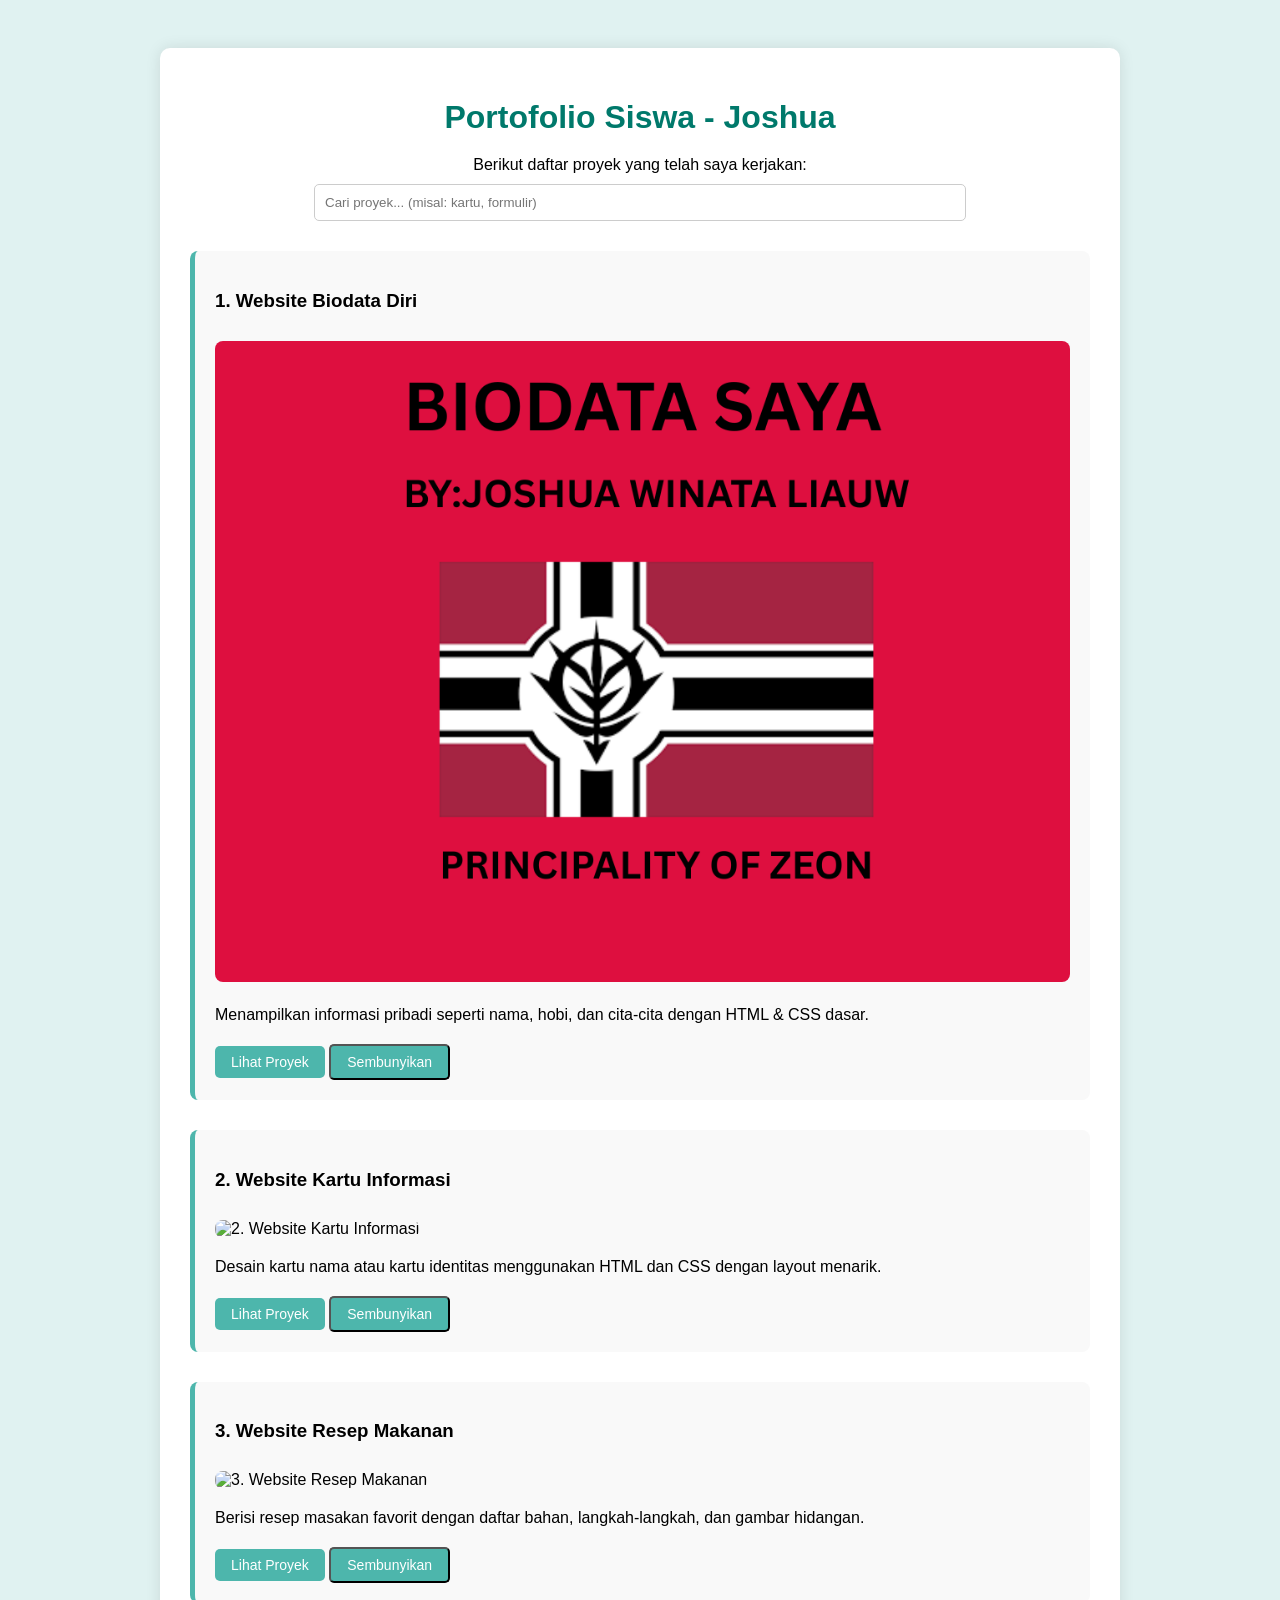
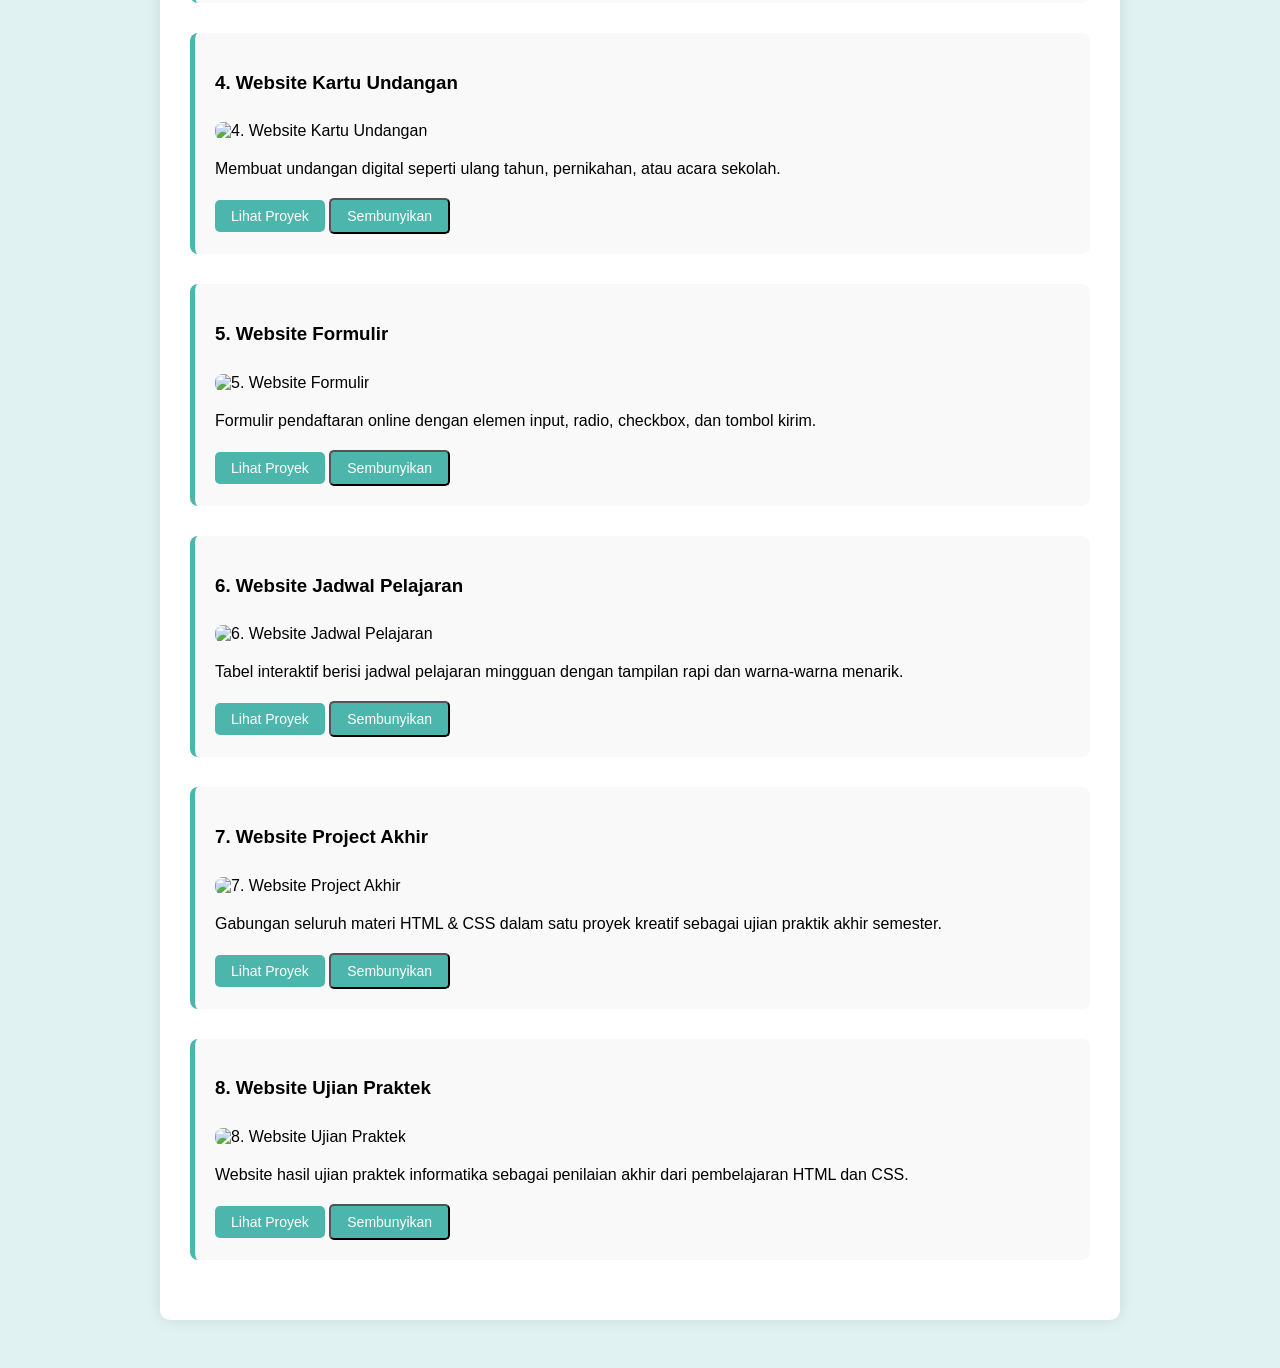
==== index.html @ 88261521 "Add files via upload" ====
<!DOCTYPE html>
<html>
<head>
  <title>Portofolio Siswa - Joshua</title>
  <style>
    body {
      background-color: #e0f2f1;
      padding: 40px;
      text-align: center;
      font-family: Arial, sans-serif;
    }

    .container {
      max-width: 900px;
      margin: auto;
      background: white;
      padding: 30px;
      border-radius: 10px;
      box-shadow: 0 0 15px rgba(0,0,0,0.1);
    }

    h1 {
      color: #00796b;
      margin-bottom: 20px;
    }

    .search-box {
      margin-bottom: 20px;
    }

    input[type="text"] {
      padding: 10px;
      width: 70%;
      border: 1px solid #ccc;
      border-radius: 5px;
    }

    .project {
      margin: 30px 0;
      padding: 20px;
      background: #f9f9f9;
      border-left: 5px solid #4db6ac;
      text-align: left;
      border-radius: 8px;
      transition: all 0.3s ease;
    }

    .project img {
      max-width: 100%;
      border-radius: 8px;
      margin: 10px 0;
    }

    .btn, .toggle-btn {
      display: inline-block;
      margin-top: 10px;
      padding: 8px 16px;
      background-color: #4db6ac;
      color: white;
      text-decoration: none;
      border-radius: 5px;
      font-size: 14px;
      transition: background-color 0.3s ease, transform 0.2s ease;
      cursor: pointer;
    }

    .btn:hover, .toggle-btn:hover {
      background-color: #00897b;
      transform: scale(1.05);
    }

    p {
      margin: 10px 0;
    }
  </style>
</head>
<body>
  <div class="container">
    <h1>Portofolio Siswa - Joshua</h1>
    <p>Berikut daftar proyek yang telah saya kerjakan:</p>

    <div class="search-box">
      <input type="text" id="searchInput" placeholder="Cari proyek... (misal: kartu, formulir)">
    </div>

    <div id="projectsContainer">
      <!-- Semua project akan dimuat di sini -->
    </div>
  </div>

  <script>
    // Data proyek dalam bentuk array
    const projects = [
      {
        title: "1. Website Biodata Diri",
        img: "BIODATA SAYA.png",
        desc: "Menampilkan informasi pribadi seperti nama, hobi, dan cita-cita dengan HTML & CSS dasar.",
        link: "biodata.html"
      },
      {
        title: "2. Website Kartu Informasi",
        img: "https://via.placeholder.com/800x300?text=Kartu+Informasi",
        desc: "Desain kartu nama atau kartu identitas menggunakan HTML dan CSS dengan layout menarik.",
        link: "#"
      },
      {
        title: "3. Website Resep Makanan",
        img: "https://via.placeholder.com/800x300?text=Resep+Makanan",
        desc: "Berisi resep masakan favorit dengan daftar bahan, langkah-langkah, dan gambar hidangan.",
        link: "menu.html"
      },
      {
        title: "4. Website Kartu Undangan",
        img: "https://via.placeholder.com/800x300?text=Kartu+Undangan",
        desc: "Membuat undangan digital seperti ulang tahun, pernikahan, atau acara sekolah.",
        link: "#"
      },
      {
        title: "5. Website Formulir",
        img: "https://via.placeholder.com/800x300?text=Formulir+Online",
        desc: "Formulir pendaftaran online dengan elemen input, radio, checkbox, dan tombol kirim.",
        link: "#"
      },
      {
        title: "6. Website Jadwal Pelajaran",
        img: "https://via.placeholder.com/800x300?text=Jadwal+Pelajaran",
        desc: "Tabel interaktif berisi jadwal pelajaran mingguan dengan tampilan rapi dan warna-warna menarik.",
        link: "#"
      },
      {
        title: "7. Website Project Akhir",
        img: "https://via.placeholder.com/800x300?text=Project+Akhir",
        desc: "Gabungan seluruh materi HTML & CSS dalam satu proyek kreatif sebagai ujian praktik akhir semester.",
        link: "#"
      },
      {
        title: "8. Website Ujian Praktek",
        img: "https://via.placeholder.com/800x300?text=Ujian+Praktek",
        desc: "Website hasil ujian praktek informatika sebagai penilaian akhir dari pembelajaran HTML dan CSS.",
        link: "#"
      }
    ];

    const container = document.getElementById('projectsContainer');

    function renderProjects(filteredProjects = projects) {
      container.innerHTML = ""; // kosongkan
      filteredProjects.forEach((project) => {
        const div = document.createElement('div');
        div.className = 'project';
        div.innerHTML = `
          <h3>${project.title}</h3>
          <img src="${project.img}" alt="${project.title}">
          <p>${project.desc}</p>
          <a href="${project.link}" class="btn">Lihat Proyek</a>
          <button class="toggle-btn" onclick="toggleProject(this)">Sembunyikan</button>
        `;
        container.appendChild(div);
      });
    }

    // Tampilkan semua project saat pertama kali
    renderProjects();

    // Fungsi untuk toggle tampil/sembunyi
    function toggleProject(btn) {
      const projectDiv = btn.closest('.project');
      const desc = projectDiv.querySelector('p');
      const img = projectDiv.querySelector('img');

      if (desc.style.display === 'none') {
        desc.style.display = 'block';
        img.style.display = 'block';
        btn.textContent = 'Sembunyikan';
      } else {
        desc.style.display = 'none';
        img.style.display = 'none';
        btn.textContent = 'Tampilkan';
      }
    }

    // Pencarian proyek berdasarkan input
    document.getElementById('searchInput').addEventListener('input', function () {
      const keyword = this.value.toLowerCase();
      const filtered = projects.filter(p =>
        p.title.toLowerCase().includes(keyword) ||
        p.desc.toLowerCase().includes(keyword)
      );
      renderProjects(filtered);
    });
  </script>
</body>
</html>
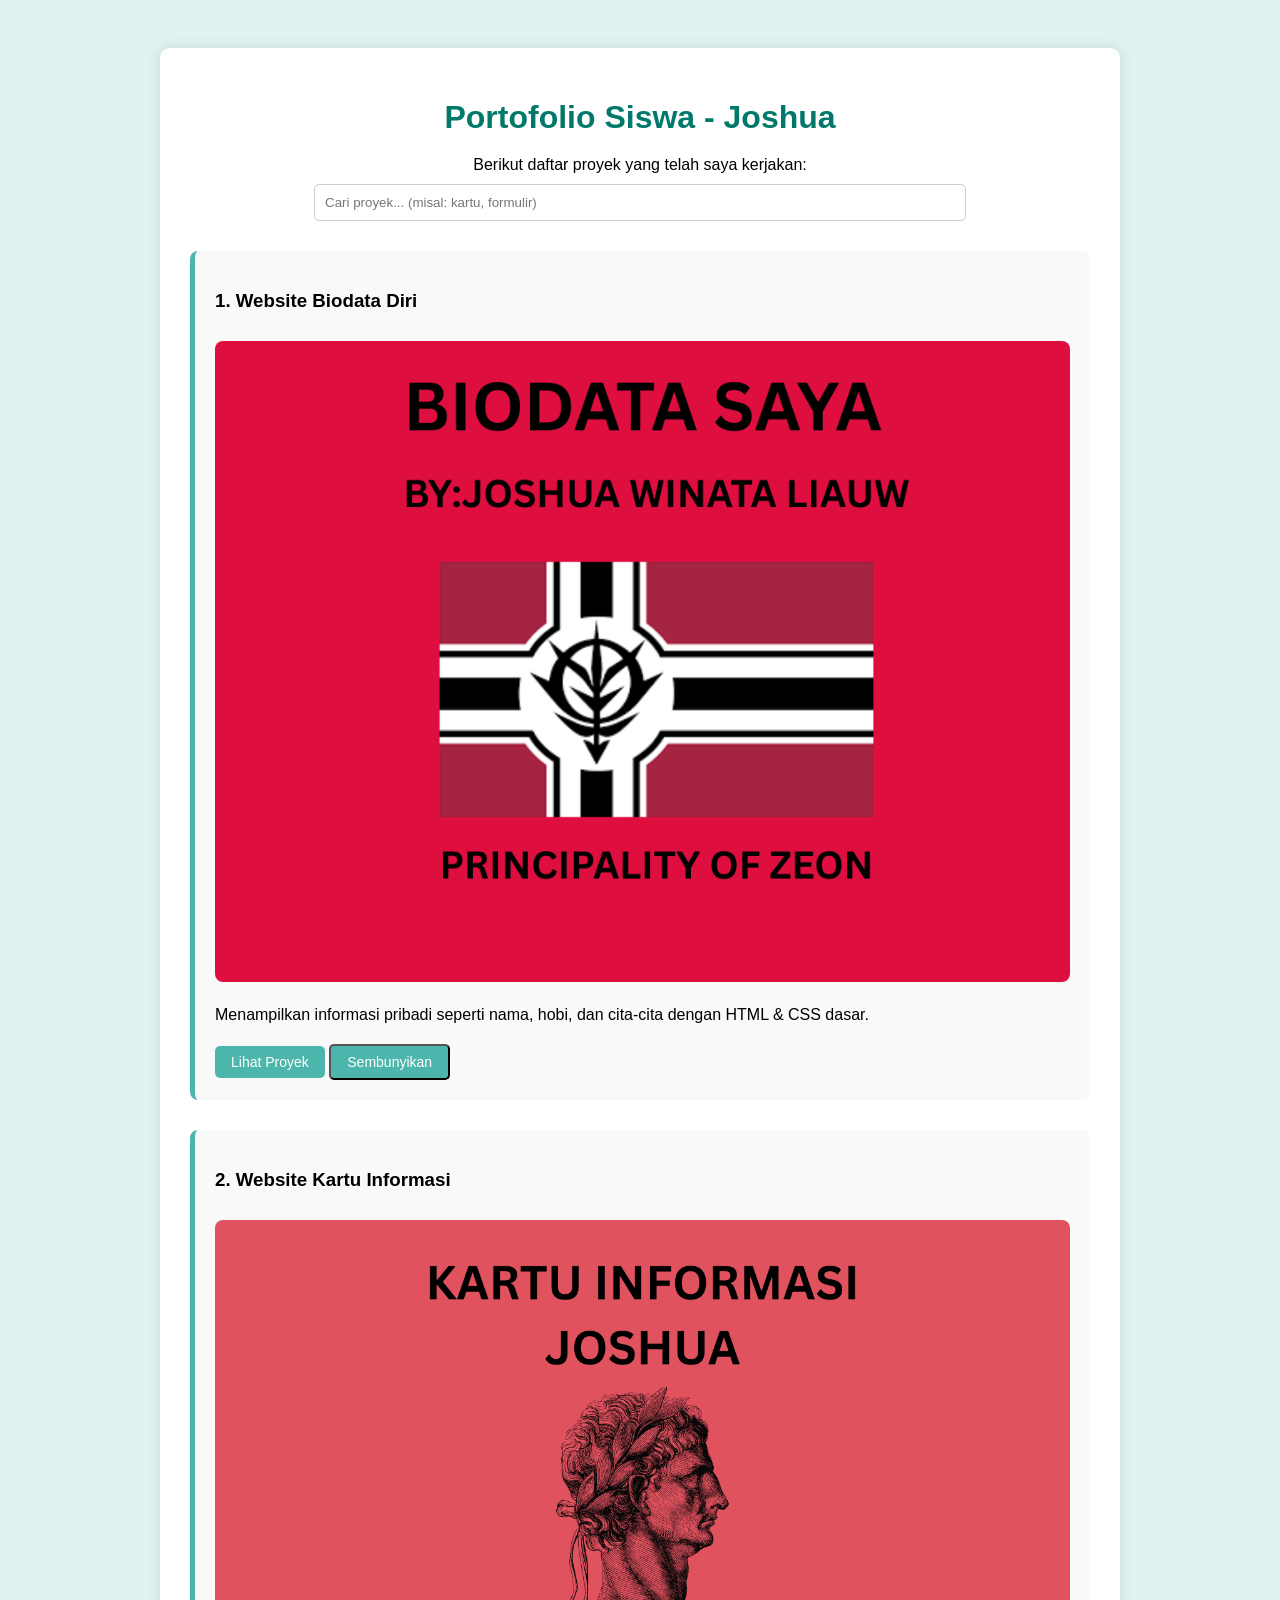
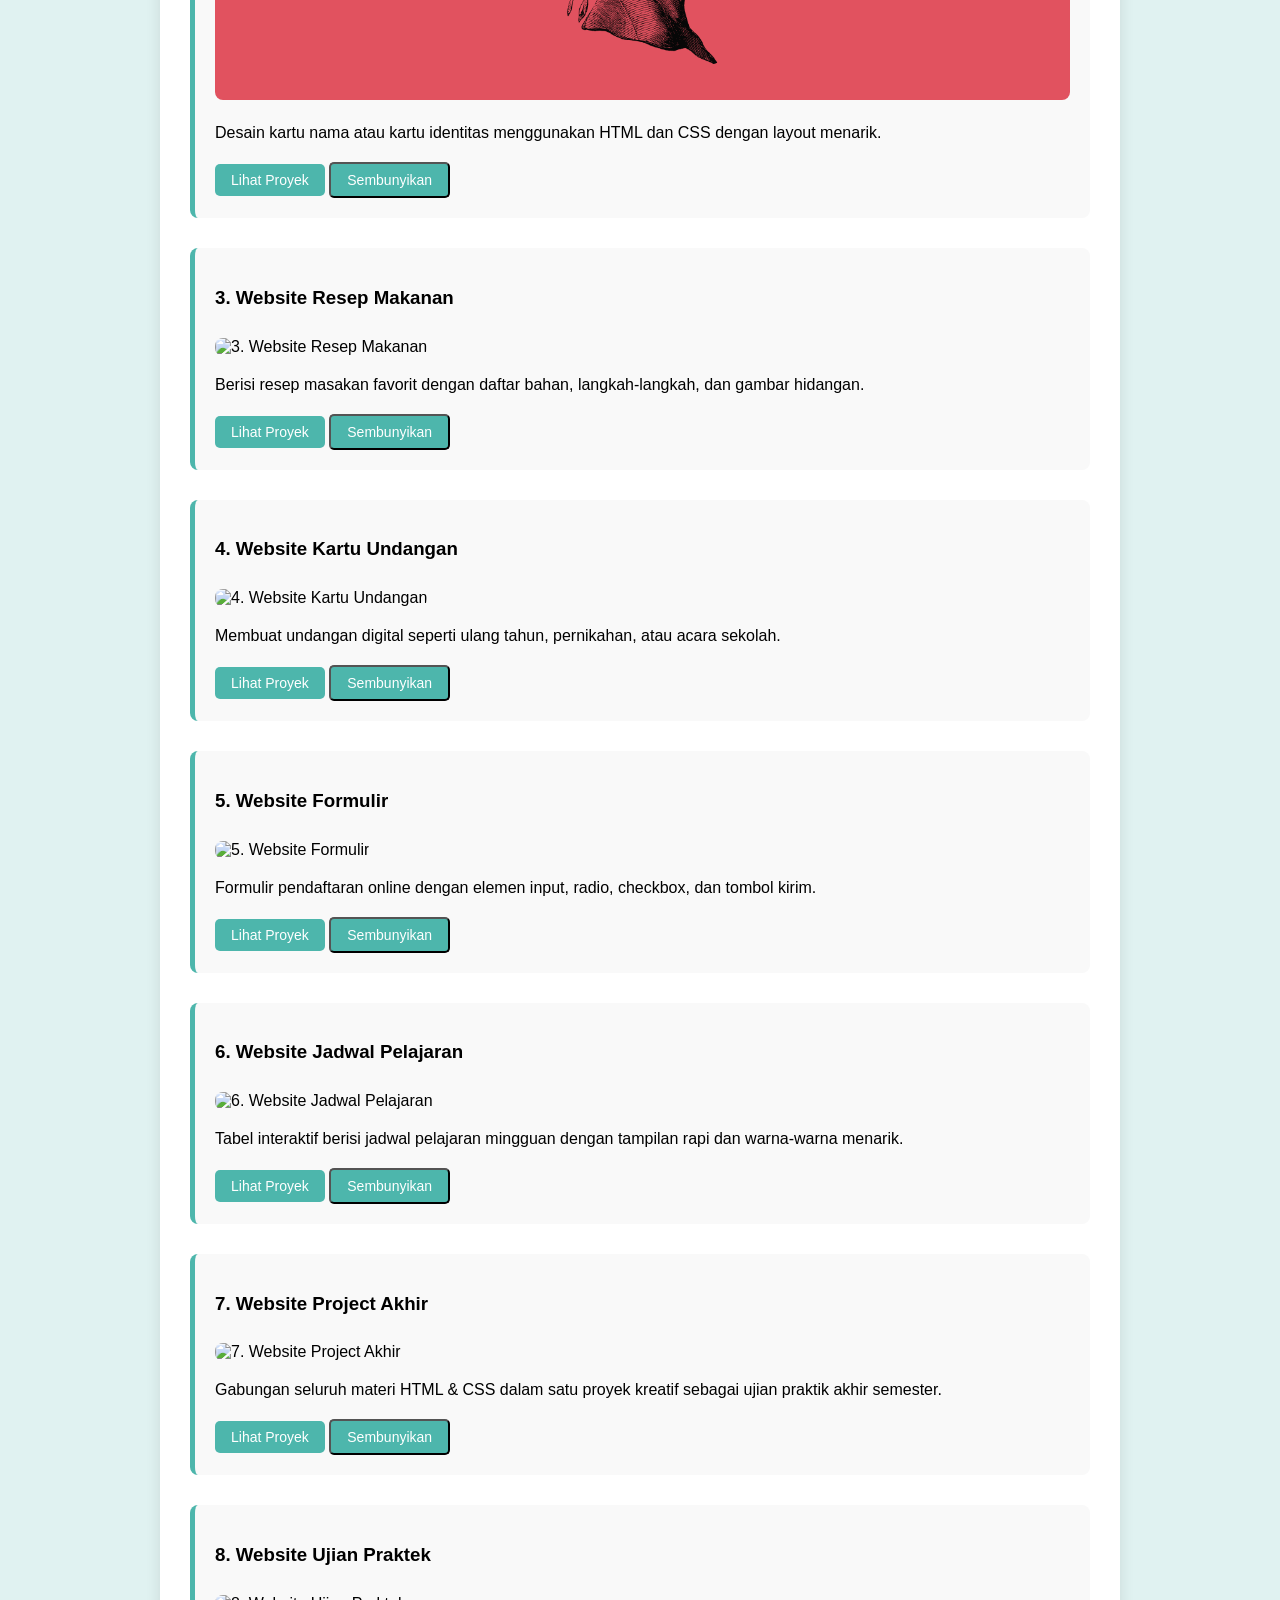
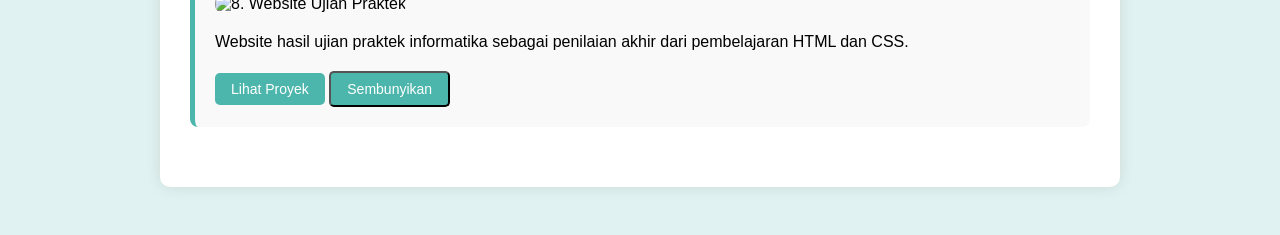
==== commit 769c2444: "index.html" ====
--- a/index.html
+++ b/index.html
@@ -95,13 +95,13 @@
         title: "1. Website Biodata Diri",
         img: "BIODATA SAYA.png",
         desc: "Menampilkan informasi pribadi seperti nama, hobi, dan cita-cita dengan HTML & CSS dasar.",
-        link: "biodata.html"
+        link: "tugas biodata 2.html"
       },
       {
         title: "2. Website Kartu Informasi",
-        img: "https://via.placeholder.com/800x300?text=Kartu+Informasi",
+        img: "KARTUINFORMASIJOSHUA.png",
         desc: "Desain kartu nama atau kartu identitas menggunakan HTML dan CSS dengan layout menarik.",
-        link: "#"
+        link: "kartu_informasi_baru.html"
       },
       {
         title: "3. Website Resep Makanan",
@@ -191,4 +191,5 @@
   </script>
 </body>
 </html>
-  +
+  
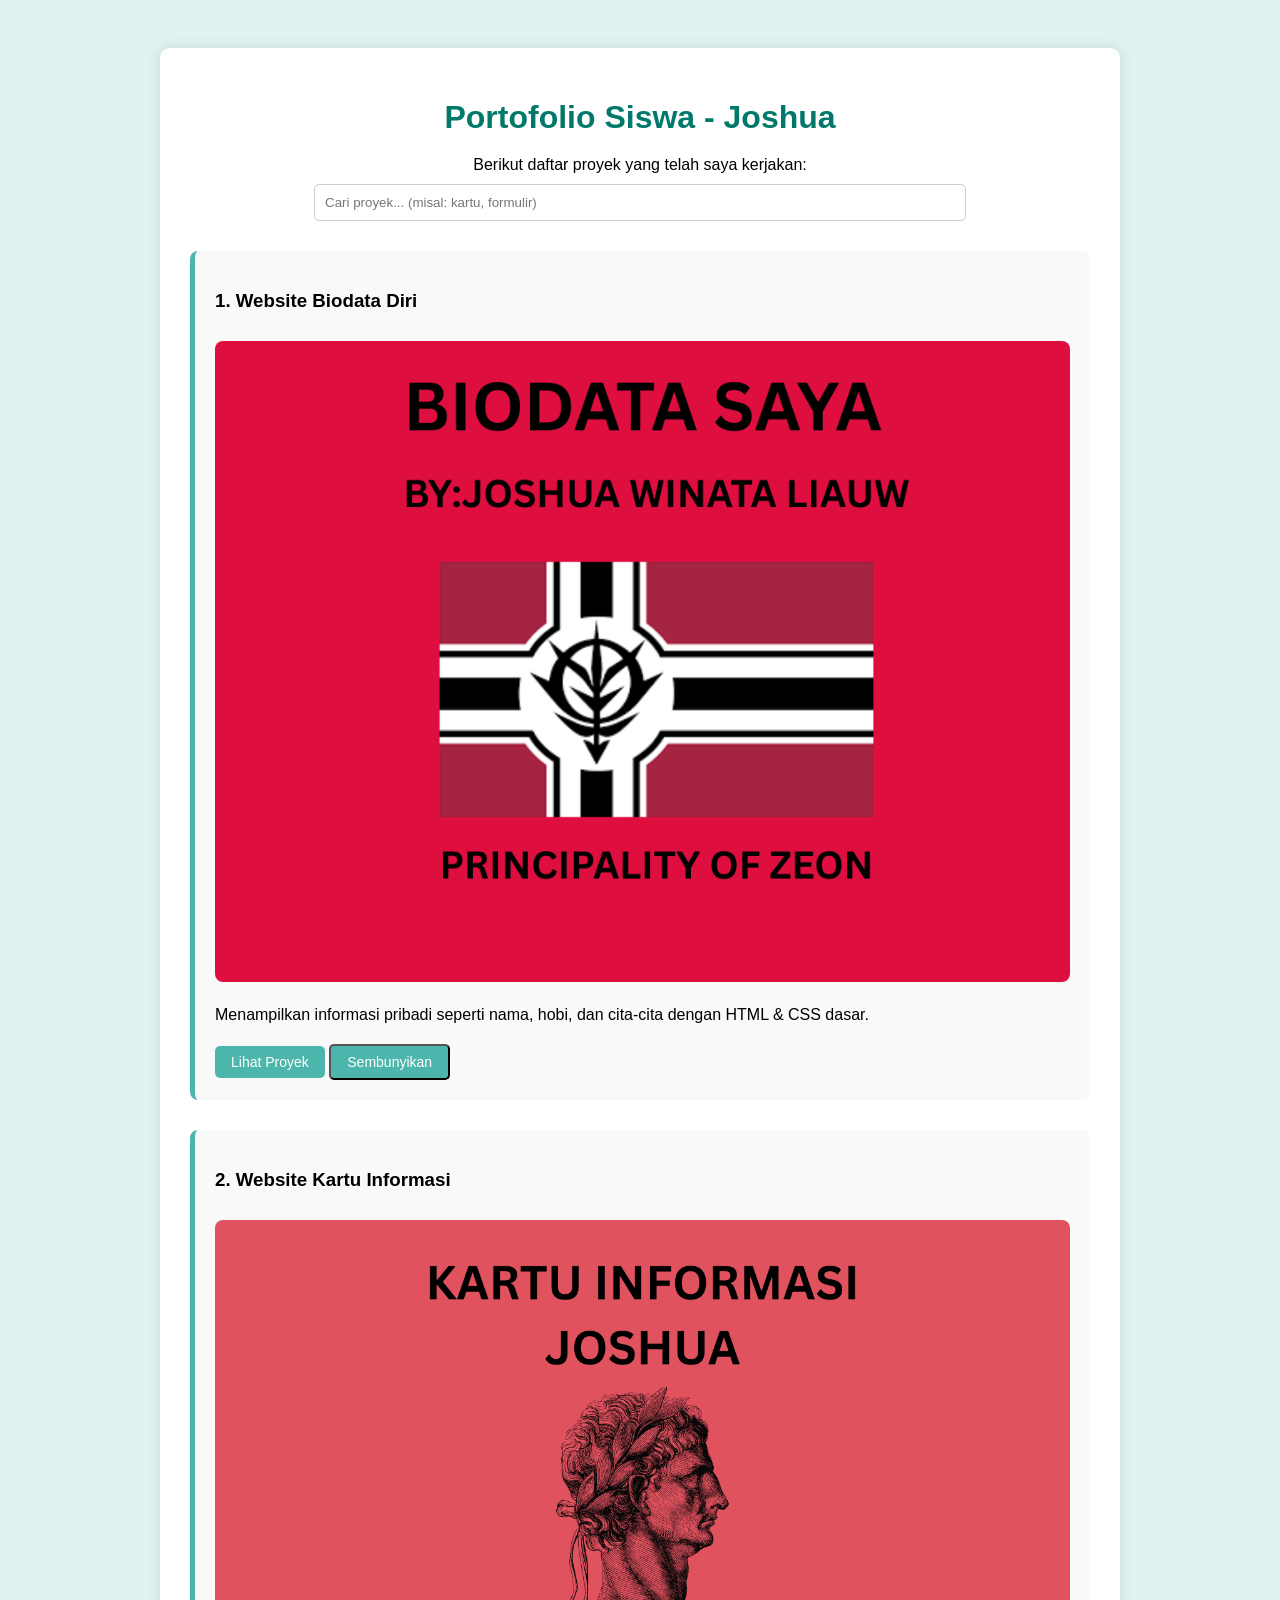
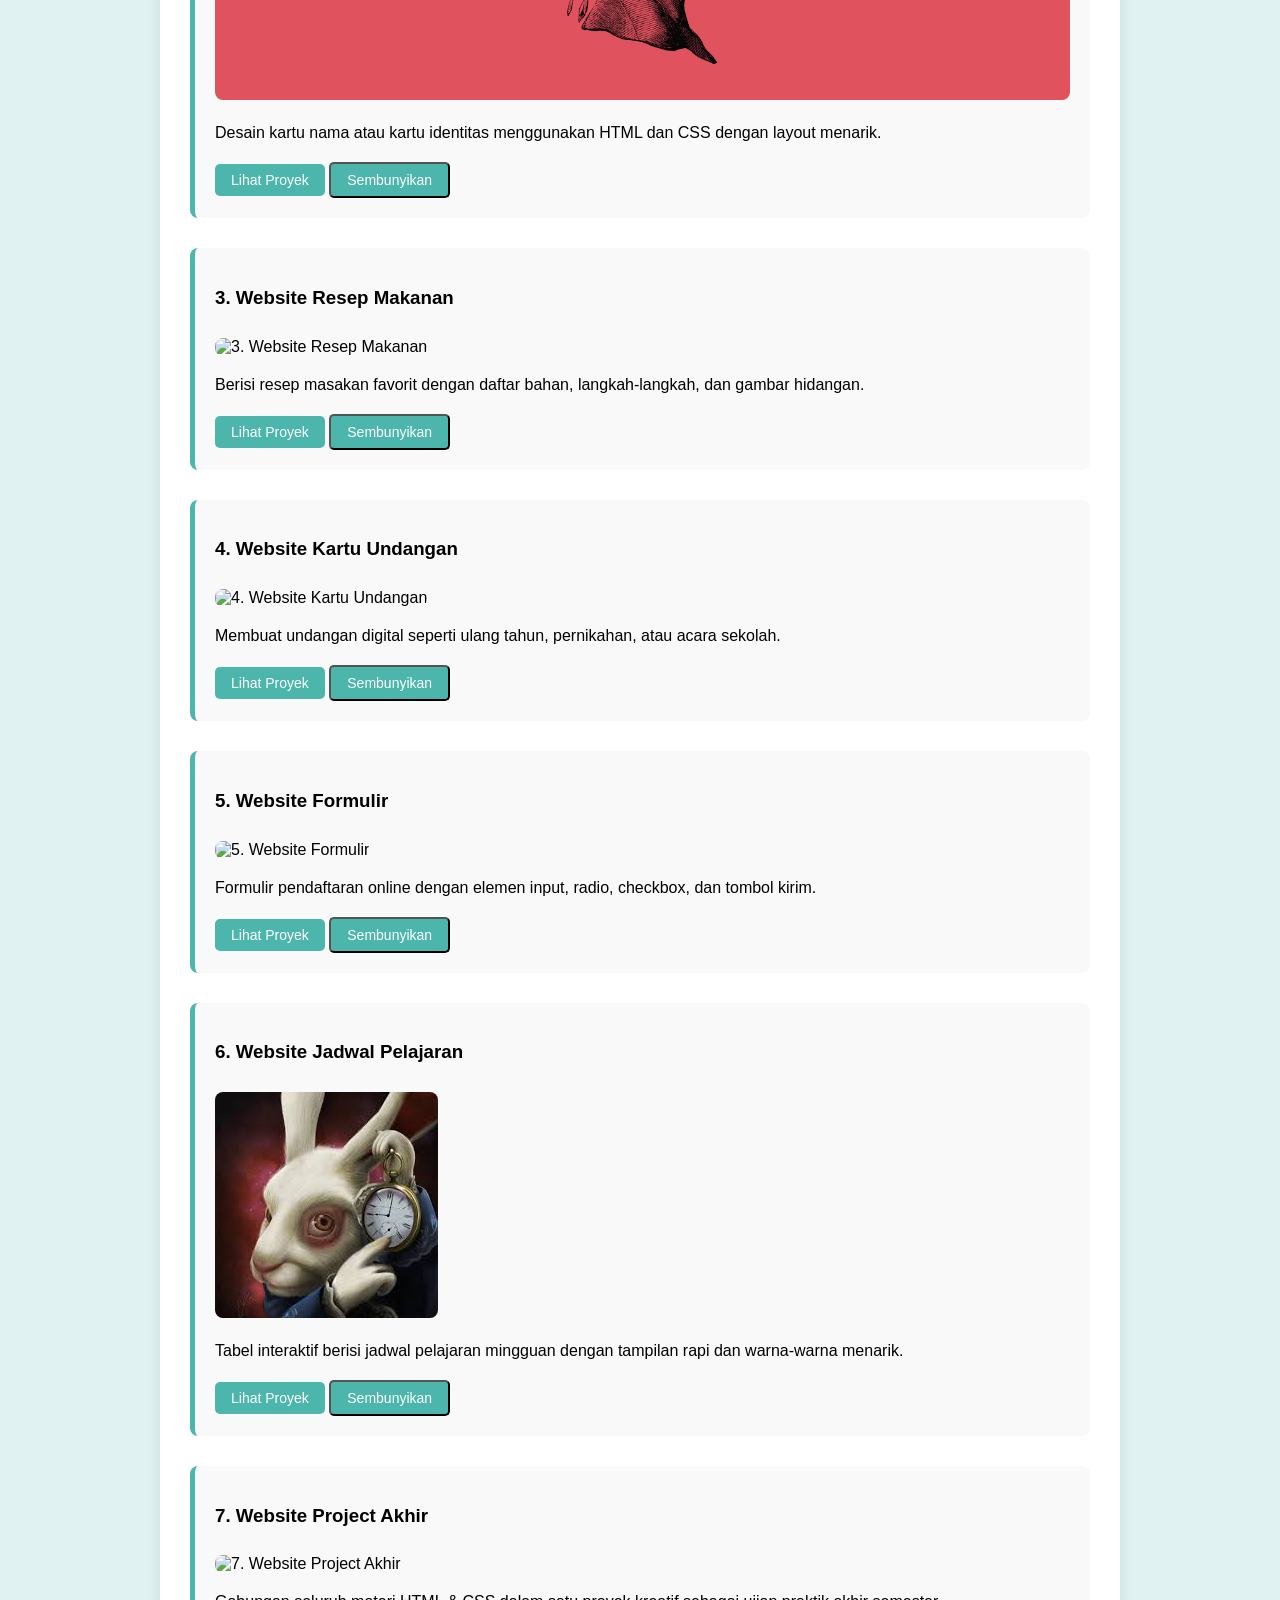
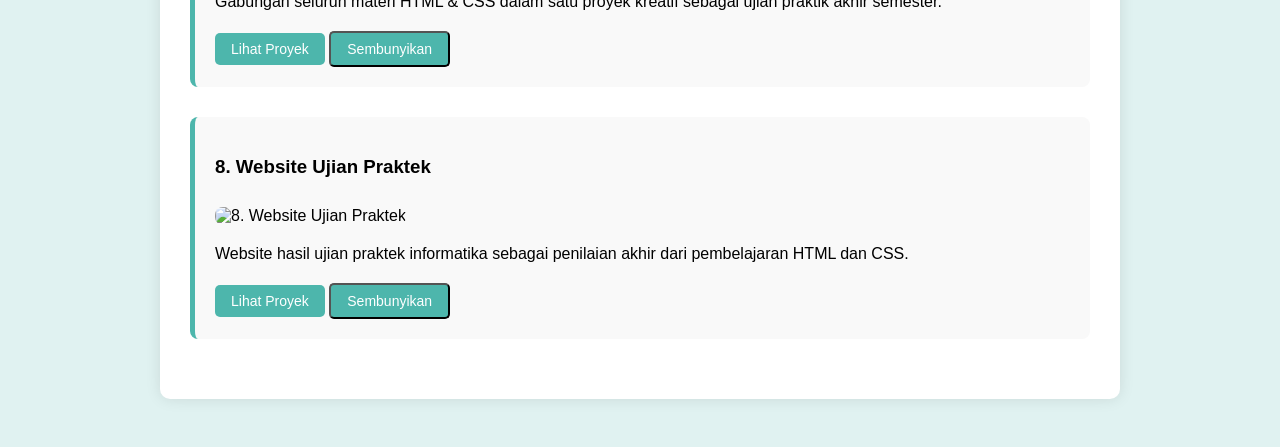
==== commit ffa22b5f: "Add files via upload" ====
--- a/index.html
+++ b/index.html
@@ -99,7 +99,7 @@
       },
       {
         title: "2. Website Kartu Informasi",
-        img: "KARTUINFORMASIJOSHUA.png",
+        img: "KARTU INFORMASI JOSHUA.png",
         desc: "Desain kartu nama atau kartu identitas menggunakan HTML dan CSS dengan layout menarik.",
         link: "kartu_informasi_baru.html"
       },
@@ -123,9 +123,9 @@
       },
       {
         title: "6. Website Jadwal Pelajaran",
-        img: "https://via.placeholder.com/800x300?text=Jadwal+Pelajaran",
+        img: "jadwal.jpg",
         desc: "Tabel interaktif berisi jadwal pelajaran mingguan dengan tampilan rapi dan warna-warna menarik.",
-        link: "#"
+        link: "jadwal pelajaran.html"
       },
       {
         title: "7. Website Project Akhir",
@@ -191,5 +191,4 @@
   </script>
 </body>
 </html>
-
-  
+  
